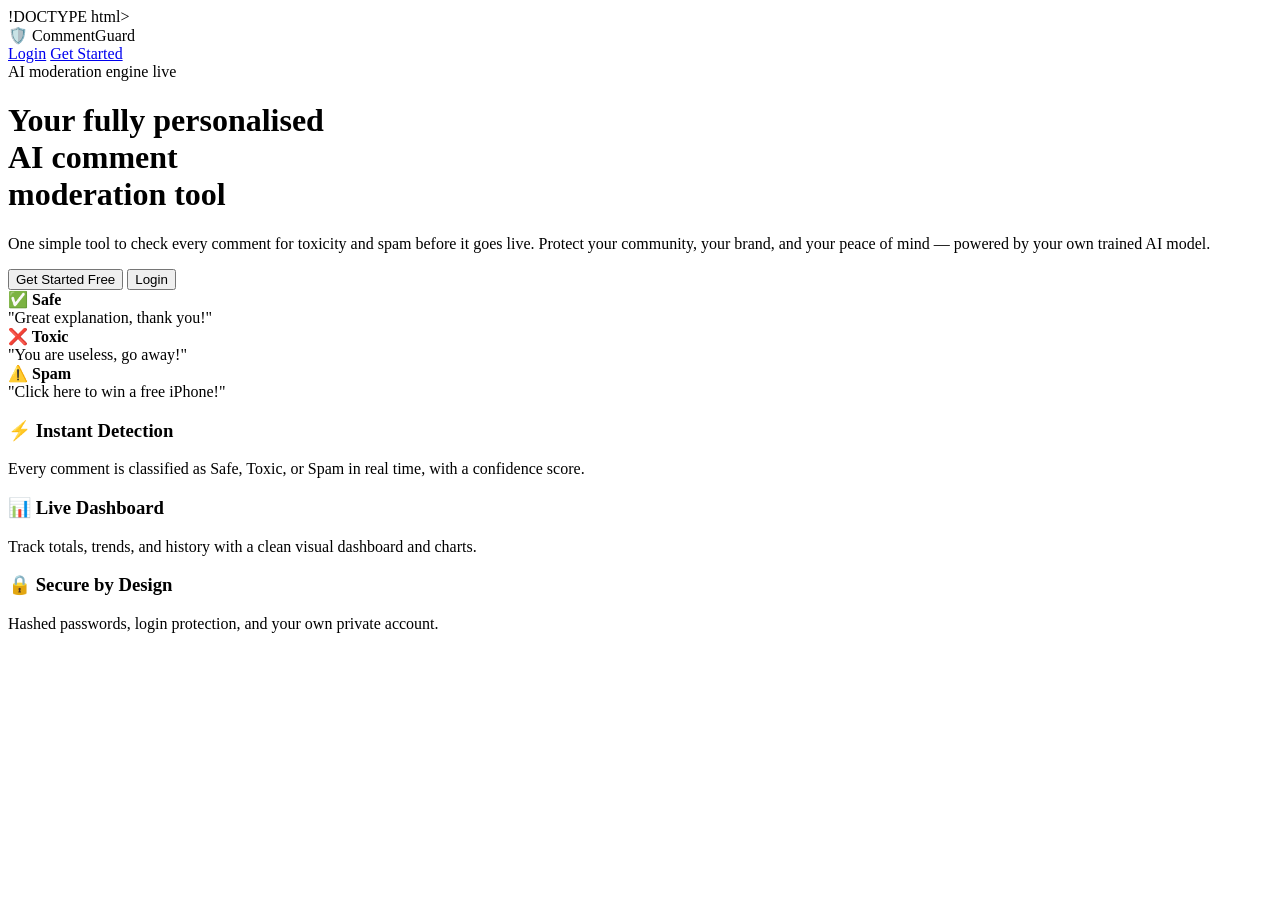
==== templates/landing.html @ 8cf6abaf "Added landing page" ====
!DOCTYPE html>
<html lang="en">
<head>
    <meta charset="UTF-8">
    <title>AI Comment Moderator</title>
    <link rel="stylesheet" href="{{ url_for('static', filename='style.css') }}">
</head>
<body>
 
<nav class="landing-nav">
    <div class="landing-logo">🛡️ CommentGuard</div>
    <div class="landing-nav-links">
        <a href="/login">Login</a>
        <a href="/register" class="btn-nav-cta">Get Started</a>
    </div>
</nav>
 
<div class="landing-hero">
    <div class="landing-hero-text">
        <span class="eyebrow"><span class="dot"></span> AI moderation engine live</span>
        <h1 class="landing-title">Your fully personalised<br>AI comment<br>moderation tool</h1>
        <p class="landing-subtitle">
            One simple tool to check every comment for toxicity and spam
            before it goes live. Protect your community, your brand, and
            your peace of mind — powered by your own trained AI model.
        </p>
        <div class="landing-cta-row">
            <a href="/register"><button type="button">Get Started Free</button></a>
            <a href="/login"><button type="button" class="btn-outline">Login</button></a>
        </div>
    </div>
 
    <div class="landing-hero-visual">
        <div class="chat-bubble chat-safe">
            <b>✅ Safe</b><br>"Great explanation, thank you!"
        </div>
        <div class="chat-bubble chat-toxic">
            <b>❌ Toxic</b><br>"You are useless, go away!"
        </div>
        <div class="chat-bubble chat-spam">
            <b>⚠️ Spam</b><br>"Click here to win a free iPhone!"
        </div>
    </div>
</div>
 
<div class="landing-features">
    <div class="feature-card">
        <h3>⚡ Instant Detection</h3>
        <p>Every comment is classified as Safe, Toxic, or Spam in real time, with a confidence score.</p>
    </div>
    <div class="feature-card">
        <h3>📊 Live Dashboard</h3>
        <p>Track totals, trends, and history with a clean visual dashboard and charts.</p>
    </div>
    <div class="feature-card">
        <h3>🔒 Secure by Design</h3>
        <p>Hashed passwords, login protection, and your own private account.</p>
    </div>
</div>
 
</body>
</html>
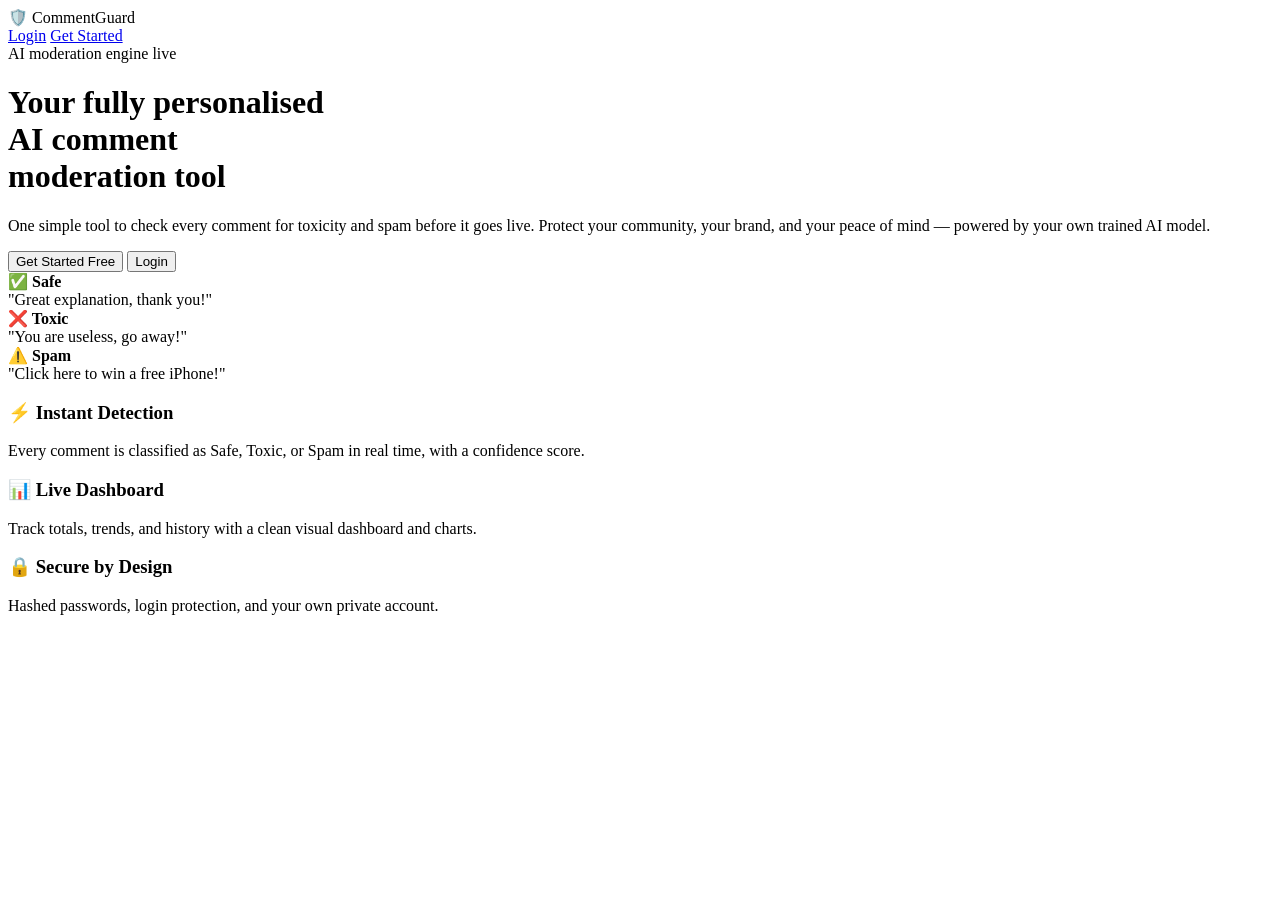
==== commit a59073e4: "Added missing landing page CSS" ====
--- a/templates/landing.html
+++ b/templates/landing.html
@@ -1,4 +1,4 @@
-!DOCTYPE html>
+<!DOCTYPE html>
 <html lang="en">
 <head>
     <meta charset="UTF-8">
